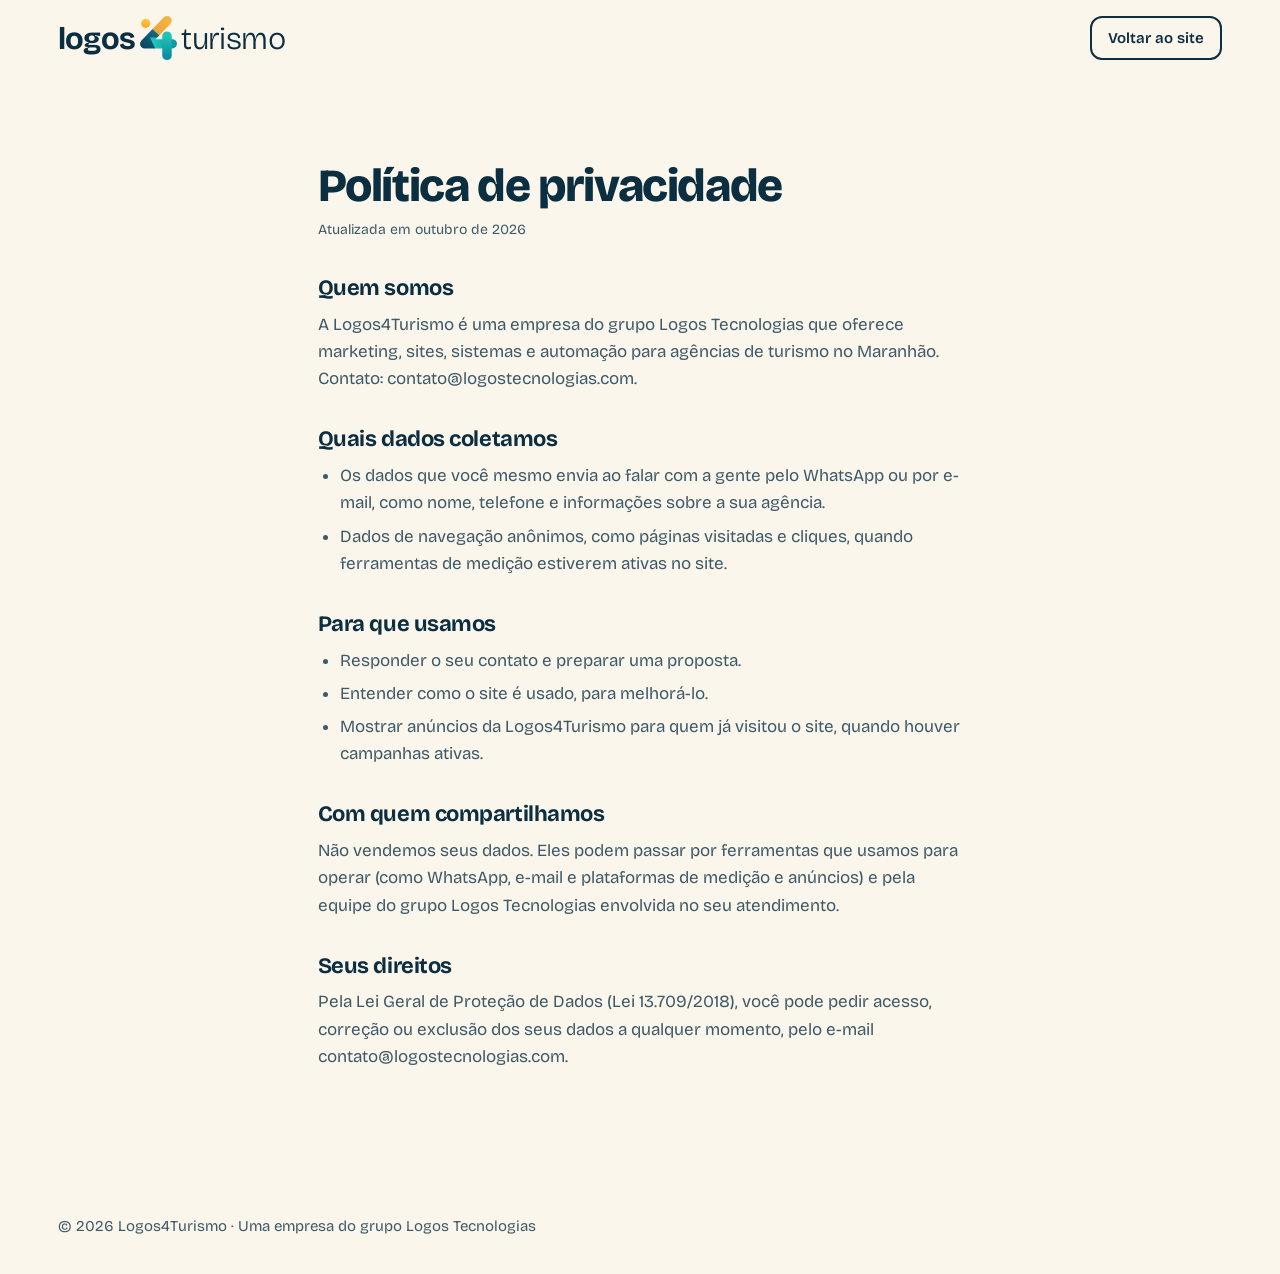
==== privacidade.html @ 35ae9669 "Site institucional Logos4Turismo Primeira versão do site: página inicial com os 4 caminhos (marketin" ====
<!doctype html>
<html lang="pt-BR">
<head>
<meta charset="utf-8">
<meta name="viewport" content="width=device-width, initial-scale=1">
<title>Política de privacidade · Logos4Turismo</title>
<meta name="robots" content="noindex, follow">
<link rel="canonical" href="https://4turismo.logostecnologias.com/privacidade.html">
<link rel="icon" href="marca/simbolo-D2.svg" type="image/svg+xml">
<link rel="preconnect" href="https://fonts.googleapis.com">
<link rel="preconnect" href="https://fonts.gstatic.com" crossorigin>
<link href="https://fonts.googleapis.com/css2?family=Bricolage+Grotesque:opsz,wght@12..96,300..800&display=swap" rel="stylesheet">
<link rel="stylesheet" href="assets/css/style.css">
<style>
  .doc { padding: 56px 0 96px; }
  .doc .wrap { max-width: 760px; }
  .doc h1 { font-size: clamp(32px, 5vw, 46px); font-weight: 800; letter-spacing: -.03em; margin: 28px 0 8px; }
  .doc h2 { font-size: 22px; font-weight: 700; margin: 36px 0 10px; }
  .doc p, .doc li { color: var(--txt-2); }
  .doc ul { list-style: disc; padding-left: 22px; display: grid; gap: 6px; }
  .doc .upd { font-size: 14px; }
</style>
</head>
<body>
<header class="header">
  <div class="wrap header__in">
    <a href="./" class="brand" aria-label="Logos4Turismo, voltar para a home">
      <span class="wordmark">logos<img class="wm4" src="marca/simbolo-D2-recorte.svg" alt="4" width="20" height="25"><i>turismo</i></span>
    </a>
    <a class="btn btn--line btn--sm" href="./" style="margin-left:auto">Voltar ao site</a>
  </div>
</header>

<main class="doc">
  <div class="wrap">
    <h1>Política de privacidade</h1>
    <p class="upd">Atualizada em outubro de 2026</p>

    <h2>Quem somos</h2>
    <p>A Logos4Turismo é uma empresa do grupo Logos Tecnologias que oferece marketing, sites, sistemas e automação para agências de turismo no Maranhão. Contato: contato@logostecnologias.com.</p>

    <h2>Quais dados coletamos</h2>
    <ul>
      <li>Os dados que você mesmo envia ao falar com a gente pelo WhatsApp ou por e-mail, como nome, telefone e informações sobre a sua agência.</li>
      <li>Dados de navegação anônimos, como páginas visitadas e cliques, quando ferramentas de medição estiverem ativas no site.</li>
    </ul>

    <h2>Para que usamos</h2>
    <ul>
      <li>Responder o seu contato e preparar uma proposta.</li>
      <li>Entender como o site é usado, para melhorá-lo.</li>
      <li>Mostrar anúncios da Logos4Turismo para quem já visitou o site, quando houver campanhas ativas.</li>
    </ul>

    <h2>Com quem compartilhamos</h2>
    <p>Não vendemos seus dados. Eles podem passar por ferramentas que usamos para operar (como WhatsApp, e-mail e plataformas de medição e anúncios) e pela equipe do grupo Logos Tecnologias envolvida no seu atendimento.</p>

    <h2>Seus direitos</h2>
    <p>Pela Lei Geral de Proteção de Dados (Lei 13.709/2018), você pode pedir acesso, correção ou exclusão dos seus dados a qualquer momento, pelo e-mail contato@logostecnologias.com.</p>
  </div>
</main>

<footer class="footer" style="padding-bottom:36px">
  <p class="wrap footer__copy" style="margin-top:0;border-top:0;padding-top:0">© 2026 Logos4Turismo · Uma empresa do grupo Logos Tecnologias</p>
</footer>
</body>
</html>
---- assets/css/style.css ----
/* Logos4Turismo · tema claro com a paleta "Lençóis" (marca completa em ../CLAUDE.md) */
:root {
  --sol: #F5B841;
  --sol-2: #E8A23A;
  --areia: #E9C98B;
  --lagoa: #16B3AC;
  --lagoa-2: #1FC4B8;
  --funda: #0B6E8A;
  --funda-2: #095C74;
  --noite: #0B2E40;

  --bg: #FBF6EC;           /* areia bem clara: fundo base */
  --bg-2: #F3E9D5;         /* areia clara: seções alternadas */
  --branco: #FFFFFF;
  --linha: rgba(11, 46, 64, .12);
  --linha-2: rgba(11, 46, 64, .22);
  --txt: #0B2E40;
  --txt-2: #3E5A68;
  --txt-3: #557080;

  --r: 18px;
  --wrap: 1680px;
  --gutter: clamp(20px, 4.5vw, 72px);
  --font: "Bricolage Grotesque", system-ui, -apple-system, "Segoe UI", sans-serif;
  --ease: cubic-bezier(.2, .7, .2, 1);
}

*, *::before, *::after { box-sizing: border-box; }
html { scroll-behavior: smooth; scroll-padding-top: 80px; -webkit-text-size-adjust: 100%; }
body {
  margin: 0; font-family: var(--font); font-size: 17px; line-height: 1.6;
  color: var(--txt); background: var(--bg);
  -webkit-font-smoothing: antialiased; overflow-x: hidden;
}
img, svg { display: block; max-width: 100%; }
a { color: inherit; }
h1, h2, h3 { margin: 0; line-height: 1.08; letter-spacing: -.02em; }
p { margin: 0; }
ul, ol { margin: 0; padding: 0; list-style: none; }
button { font: inherit; color: inherit; }

.wrap { width: 100%; max-width: var(--wrap); margin-inline: auto; padding-inline: var(--gutter); }

.skip { position: absolute; left: -999px; top: 8px; z-index: 100; padding: 10px 16px; border-radius: 10px; background: var(--noite); color: #fff; }
.skip:focus { left: 8px; }
:focus-visible { outline: 3px solid var(--sol); outline-offset: 3px; border-radius: 6px; }
.ico { width: 1.15em; height: 1.15em; flex: none; fill: none; stroke: currentColor; stroke-width: 2; stroke-linecap: round; stroke-linejoin: round; }
.ico--wa { width: 1.25em; height: 1.25em; fill: currentColor; stroke: none; }

/* ---------- marca: o "4" do nome é o símbolo D2 ---------- */
.brand { display: inline-flex; align-items: center; padding: 6px 0; text-decoration: none; }
.wordmark { display: inline-block; font-size: 31px; font-weight: 700; line-height: 1; letter-spacing: -.02em; color: var(--noite); white-space: nowrap; }
.wordmark i { font-style: normal; font-weight: 300; }
.wm4 { display: inline-block; height: 1.45em; width: auto; margin: 0 .14em 0 .16em; vertical-align: -.38em; }

/* ---------- botões ---------- */
.btn {
  display: inline-flex; align-items: center; justify-content: center; gap: 10px;
  padding: 13px 20px; border-radius: 12px; border: 2px solid transparent;
  font: 600 16px/1.2 var(--font); text-decoration: none; text-align: center; cursor: pointer;
  transition: transform .2s var(--ease), background .2s, border-color .2s, color .2s;
}
.btn:hover { transform: translateY(-1px); }
.btn--sol { background: var(--noite); color: #fff; }          /* ação principal */
.btn--sol:hover { background: var(--funda); }
.btn--line { border-color: var(--noite); color: var(--noite); background: transparent; }
.btn--line:hover { background: var(--noite); color: #fff; }
.btn--sm { min-height: 44px; padding: 10px 16px; font-size: 15px; }
.btn--lg { padding: 15px 24px; font-size: 17px; }
.btn--xl { padding: 19px 32px; font-size: 19px; border-radius: 14px; }

/* ---------- header ---------- */
.header {
  position: sticky; top: 0; z-index: 50; background: var(--bg);
  border-bottom: 1px solid transparent; transition: border-color .3s;
}
.header.is-scrolled { border-color: var(--linha); }
.header__in { display: flex; align-items: center; gap: 28px; height: 76px; }
.nav { display: flex; gap: 30px; margin-left: auto; }
.nav a { padding: 10px 0; font-size: 16px; font-weight: 500; color: var(--txt-2); text-decoration: none; transition: color .2s; }
.nav a:hover { color: var(--noite); text-decoration: underline; text-decoration-color: var(--sol); text-decoration-thickness: 3px; text-underline-offset: 6px; }
.menu-btn { display: none; }
@media (max-width: 859px) {
  .header__in { gap: 10px; height: 66px; }
  .nav { display: none; }
  .header__cta { margin-left: auto; padding: 9px 13px; font-size: 14px; }
  .menu-btn {
    display: grid; place-content: center; gap: 5px; width: 46px; height: 46px;
    border-radius: 12px; border: 0; background: var(--noite); cursor: pointer;
  }
  .menu-btn span { display: block; width: 20px; height: 2px; border-radius: 2px; background: #fff; }
  .menu-btn span:nth-child(2) { width: 14px; justify-self: end; }
}
@media (max-width: 559px) { .header__cta { display: none; } .menu-btn { margin-left: auto; } }
@media (max-width: 400px) { .wordmark { font-size: 26px; } }

/* ---------- tipografia de seção ---------- */
.section { position: relative; padding: 88px 0; }
@media (min-width: 960px) { .section { padding: 120px 0; } }
.sec-head { max-width: 880px; margin-bottom: 48px; }
.h2 { font-size: clamp(32px, 4vw, 60px); font-weight: 700; letter-spacing: -.025em; }
.lead { margin-top: 18px; font-size: 19px; color: var(--txt-2); max-width: 36em; }
.lead strong { color: var(--noite); font-weight: 700; }
.link { color: var(--funda); font-weight: 600; text-decoration: underline; text-underline-offset: 3px; text-decoration-thickness: 2px; text-decoration-color: rgba(11, 110, 138, .35); }
.link:hover { text-decoration-color: var(--funda); }

/* ---------- hero ---------- */
.hero { position: relative; padding: 48px 0 56px; overflow: hidden; }
.hero__in { position: relative; display: grid; gap: 56px; align-items: center; }
@media (min-width: 1000px) { .hero { padding-top: 72px; padding-bottom: 96px; } .hero__in { grid-template-columns: 1.1fr .9fr; gap: 48px; } }
.hero__title { margin-top: 0; font-size: clamp(40px, 5.4vw, 92px); font-weight: 700; letter-spacing: -.025em; line-height: 1.02; }
.accent { color: var(--funda); }
.hero__sub { margin-top: 24px; max-width: 32em; font-size: clamp(18px, 1.5vw, 24px); color: var(--txt-2); }
.hero__ctas { display: flex; flex-wrap: wrap; gap: 12px; margin-top: 34px; }
.hero__micro { margin-top: 16px; font-size: 15px; color: var(--txt-3); }
@media (max-width: 559px) { .hero__ctas .btn { width: 100%; } }

/* bloco de cor atrás do telefone, com o corte diagonal do símbolo */
.hero__demo { position: relative; justify-self: center; width: min(clamp(300px, 25vw, 420px), 100%); padding: 24px 0 60px; }
.hero__demo::before {
  content: ""; position: absolute; z-index: 0; inset: 70px -60px 20px -50px; border-radius: 28px;
  background: var(--lagoa);
  clip-path: polygon(0 18%, 100% 0, 100% 100%, 0 100%);
}
.hero__demo::after { /* o sol */
  content: ""; position: absolute; z-index: 0; width: 86px; height: 86px; border-radius: 50%;
  top: 6px; left: -54px; background: var(--sol);
}
@media (max-width: 999px) { .hero__demo::before { inset: 70px -16px 20px -16px; } .hero__demo::after { left: -10px; } }
.phone {
  position: relative; z-index: 1; border-radius: 38px; padding: 10px; background: var(--noite);
  box-shadow: 0 30px 60px -30px rgba(11, 46, 64, .55);
}
.phone__bar { display: flex; align-items: center; gap: 10px; padding: 14px 14px 12px; border-radius: 30px 30px 0 0; background: var(--funda); color: #fff; }
.phone__bar small { display: block; font-size: 11px; color: rgba(255, 255, 255, .75); line-height: 1.2; }
.phone__bar b { font-size: 14px; }
.phone__avatar { display: grid; place-items: center; width: 34px; height: 34px; border-radius: 50%; background: var(--sol); color: var(--noite); font-size: 12px; font-weight: 800; flex: none; }
.chat { display: flex; flex-direction: column; gap: 8px; min-height: 420px; padding: 16px 12px 18px; border-radius: 0 0 30px 30px; background: #EFE6D6; color: var(--noite); }
.msg { position: relative; max-width: 86%; padding: 9px 12px 18px; border-radius: 14px; font-size: 13.5px; line-height: 1.4; }
.msg time { position: absolute; right: 10px; bottom: 4px; font-size: 10px; color: rgba(11, 46, 64, .5); }
.msg--in { align-self: flex-start; background: #fff; border-top-left-radius: 4px; }
.msg--out { align-self: flex-end; background: #CFF1EC; border-top-right-radius: 4px; }
.msg--card { display: grid; gap: 6px; padding-top: 10px; width: 86%; }
.opt { display: block; padding: 8px 10px; border-radius: 10px; background: #fff; border-left: 3px solid var(--sol); }
.opt b { display: block; font-size: 13px; }
.opt small { font-size: 11.5px; color: var(--txt-2); }
.quick { display: flex; flex-wrap: wrap; justify-content: flex-end; gap: 6px; margin-top: 2px; }
.quick span { padding: 6px 11px; border-radius: 999px; background: #fff; border: 1px solid var(--funda); color: var(--funda); font-size: 12px; font-weight: 600; }
.js .chat > * { opacity: 0; transform: translateY(8px); }
.js .chat.is-play > * { animation: msgIn .45s var(--ease) forwards; }
.js .chat.is-play > *:nth-child(2) { animation-delay: .9s; }
.js .chat.is-play > *:nth-child(3) { animation-delay: 1.5s; }
.js .chat.is-play > *:nth-child(4) { animation-delay: 2.1s; }
@keyframes msgIn { to { opacity: 1; transform: none; } }

.float {
  position: absolute; z-index: 2; display: flex; align-items: center; gap: 10px;
  padding: 10px 14px 10px 10px; border-radius: 14px; background: #fff; border: 1.5px solid var(--noite);
  font-size: 13px; font-weight: 600; line-height: 1.25; color: var(--noite);
}
.float small { display: block; font-size: 11px; font-weight: 600; color: var(--funda); }
.float__ico { display: grid; place-items: center; width: 32px; height: 32px; border-radius: 10px; background: var(--sol); color: var(--noite); }
.float__ico .ico { stroke-width: 2.2; }
.float--auto { right: -40px; top: -6px; }
.float--res { left: -44px; bottom: 0; flex-direction: column; align-items: flex-start; gap: 8px; padding: 12px 14px; }
.float__label { font-size: 11px; font-weight: 600; color: var(--txt-2); }
.bars { display: flex; align-items: flex-end; gap: 5px; height: 44px; }
.bars i { width: 12px; height: var(--h); border-radius: 3px 3px 1px 1px; background: var(--lagoa); }
.bars i:last-child { background: var(--sol); }
@media (max-width: 999px) { .float--auto { right: -8px; } .float--res { left: -8px; } }

/* ---------- problema ---------- */
.problema { background: var(--bg-2); }
.problema__in { display: grid; gap: 48px; align-items: center; }
@media (min-width: 960px) { .problema__in { grid-template-columns: .95fr 1.05fr; gap: 72px; } }
.problema__text .btn { margin-top: 30px; }
.notifs { display: flex; flex-direction: column; }
.notif {
  display: grid; grid-template-columns: auto 1fr auto; gap: 14px; align-items: start;
  padding: 16px 18px; border-radius: 16px; background: #fff; border: 1px solid var(--linha);
}
.notif + .notif { margin-top: 10px; }
.notif__app { position: relative; }
.badge {
  position: absolute; top: -7px; right: -9px; min-width: 22px; height: 22px; padding: 0 6px;
  display: grid; place-items: center; border-radius: 999px; border: 2px solid #fff;
  background: #E5383B; color: #fff; font: 700 11px/1 var(--font); font-style: normal; font-variant-numeric: tabular-nums;
}
/* notificações chegando: cada uma entra no topo e empurra as outras pra baixo */
.js .notifs .notif {
  transition: max-height .55s var(--ease), padding .55s var(--ease), margin .55s var(--ease),
              border-width .55s var(--ease), opacity .4s .12s, transform .55s cubic-bezier(.2, 1.4, .4, 1);
  max-height: 220px; overflow: hidden;
}
.js .notifs .notif:not(.chegou) {
  max-height: 0; padding-block: 0; margin-top: 0; border-width: 0;
  opacity: 0; transform: translateY(-18px) scale(.96);
}
.notif.chegou .notif__app { animation: toque .5s .35s var(--ease); }
@keyframes toque { 20% { transform: rotate(-10deg) scale(1.08); } 45% { transform: rotate(8deg); } 70% { transform: rotate(-4deg); } }
.badge.pula { animation: pula .3s var(--ease); }
@keyframes pula { 50% { transform: scale(1.3); } }
.notif:nth-child(2) { margin-left: 4%; } .notif:nth-child(3) { margin-left: 8%; } .notif:nth-child(4) { margin-left: 2%; }
@media (max-width: 559px) { .notif:nth-child(n) { margin-left: 0; } }
.notif__app { position: relative; display: grid; place-items: center; width: 40px; height: 40px; border-radius: 11px; color: #fff; }
.app-ico { width: 22px; height: 22px; fill: currentColor; }
.notif__app--wa { background: #25D366; }
.notif__app--sheets { background: #fff; border: 1px solid var(--linha); color: #34A853; }
.notif__app--web { background: #fff; border: 1px solid var(--linha); }
.notif__app--ig { background: radial-gradient(circle at 30% 107%, #FDF497 0%, #FDF497 5%, #FD5949 45%, #D6249F 60%, #285AEB 90%); }
.chrome { /* ícone do Chrome em CSS: três cores + centro azul */
  display: block; width: 24px; height: 24px; border-radius: 50%;
  background: radial-gradient(circle, #1A73E8 0 29%, #fff 30% 40%, transparent 41%), conic-gradient(from -60deg, #EA4335 0 120deg, #FBBC04 120deg 240deg, #34A853 240deg 360deg);
}
.notif__body { font-size: 15px; color: var(--txt-2); line-height: 1.45; }
.notif__body b { display: block; color: var(--noite); font-size: 15px; margin-bottom: 2px; }
.notif time { font-size: 12px; font-weight: 600; color: var(--txt-3); white-space: nowrap; }
.notif:first-child { border: 2px solid var(--sol); }

/* ---------- 4 caminhos (abas) ---------- */
.tabs { display: grid; grid-template-columns: repeat(4, 1fr); border-bottom: 1px solid var(--linha-2); margin-bottom: 44px; }
.tab {
  position: relative; display: flex; align-items: baseline; gap: 10px; padding: 18px 4px 18px 0;
  background: none; border: 0; cursor: pointer; text-align: left;
  font-size: 21px; font-weight: 600; color: var(--txt-3); transition: color .2s;
}
.tab span { font-size: 14px; font-weight: 700; }
.tab::after { content: ""; position: absolute; left: 0; right: 12px; bottom: -1px; height: 4px; border-radius: 4px; background: var(--c); transform: scaleX(0); transform-origin: left; transition: transform .35s var(--ease); }
.tab:hover { color: var(--noite); }
.tab[aria-selected="true"] { color: var(--noite); }
.tab[aria-selected="true"]::after { transform: scaleX(1); }
@media (max-width: 719px) {
  .tabs { grid-template-columns: 1fr 1fr; gap: 0 16px; border-bottom: 0; margin-bottom: 32px; }
  .tab { font-size: 18px; padding: 14px 0; border-bottom: 1px solid var(--linha-2); }
  .tab::after { right: 0; }
}
.panel { display: grid; grid-template-columns: minmax(0, 1fr); gap: 40px; align-items: center; }
.panel > * { min-width: 0; }
@media (min-width: 960px) { .panel { grid-template-columns: .8fr 1.2fr; gap: 64px; } .panels { min-height: 470px; } }
.js .panel[hidden] { display: none; }
.panels > .panel + .panel { margin-top: 72px; }
.js .panels > .panel + .panel { margin-top: 0; }
.panel.is-in .panel__demo > * { animation: rise .5s var(--ease) both; }
@keyframes rise { from { opacity: 0; transform: translateY(12px); } }
.panel__n { font-size: 15px; font-weight: 700; margin-bottom: 12px; }
.panel h3 { font-size: clamp(28px, 3.4vw, 40px); font-weight: 700; letter-spacing: -.025em; }
.checks { display: grid; gap: 14px; margin-top: 26px; }
.checks li { position: relative; padding-left: 30px; color: var(--txt-2); }
.checks li::before { content: ""; position: absolute; left: 2px; top: .45em; width: 14px; height: 14px; border-radius: 4px; background: var(--lagoa); transform: rotate(45deg) scale(.8); }
.panel__demo { position: relative; padding: 32px; border-radius: 24px; overflow: hidden; background: var(--bg-2); }
.panel__demo::before { /* bloco de cor do caminho, cortado na diagonal como no símbolo */
  content: ""; position: absolute; right: 0; bottom: 0; width: 58%; height: 70%;
  background: var(--c, var(--lagoa)); clip-path: polygon(40% 0, 100% 0, 100% 100%, 0 100%);
}
.panel__demo > * { position: relative; }
#p1 .panel__demo { --c: var(--sol); }
#p2 .panel__demo { --c: var(--lagoa); }
#p3 .panel__demo { --c: var(--funda); }
#p4 .panel__demo { --c: var(--noite); }
@media (max-width: 559px) { .panel__demo { padding: 16px; } }
.nota-ilustr { margin-top: 18px; font-size: 13px; color: var(--txt-3); text-align: right; }

/* marketing */
.mk { display: grid; grid-template-columns: minmax(0, 1.15fr) minmax(0, .85fr); gap: 14px; }
.mk > * { min-width: 0; }
@media (max-width: 479px) { .mk { grid-template-columns: repeat(2, minmax(0, 1fr)); gap: 10px; } .mk__ad { grid-column: 1 / -1; grid-row: auto; } }
.mk__ad { grid-row: span 2; border-radius: 16px; background: #fff; color: var(--noite); overflow: hidden; border: 1px solid var(--linha); }
.mk__head { display: flex; align-items: center; gap: 8px; padding: 10px 12px; font-size: 13px; line-height: 1.2; }
.mk__head small { display: block; font-size: 11px; color: var(--txt-3); }
.mk__img { display: flex; flex-direction: column; justify-content: flex-end; aspect-ratio: 1; padding: 14px; color: #fff; }
.mk__img b { font-size: 20px; letter-spacing: -.02em; line-height: 1.1; }
.mk__img span { font-size: 12.5px; opacity: .9; }
.mk__img--a { background: radial-gradient(circle at 80% 18%, #FFC94D 0 11%, transparent 12%), linear-gradient(170deg, #E8A23A 0%, #C2652A 46%, #6B3A23 47%, #3E2618 100%); }
.mk__cta { display: flex; flex-wrap: wrap; align-items: center; justify-content: space-between; gap: 8px; padding: 10px 12px; font-size: 12px; font-weight: 600; background: #F4F7F8; }
.mk__btn { padding: 5px 10px; border-radius: 7px; background: var(--funda); color: #fff; white-space: nowrap; }
.mk__grid { display: grid; grid-template-columns: repeat(3, minmax(0, 1fr)); gap: 4px; align-content: start; padding: 4px; border-radius: 10px; background: #fff; }
.t { display: flex; align-items: flex-end; overflow: hidden; min-width: 0; aspect-ratio: 1; padding: 5px; border-radius: 6px; font-size: 10px; font-weight: 700; color: #fff; }
.t1 { background: #E8A23A; }
.t2 { background: linear-gradient(170deg, #9ED9F0 0 40%, #F3E6CC 41% 70%, #16B3AC 71%); color: var(--noite); }
.t3 { background: var(--funda); }
.t4 { background: var(--lagoa); }
.t5 { background: var(--sol); color: var(--noite); }
.t6 { background: var(--areia); color: var(--noite); }
.mk__stat { display: flex; flex-direction: column; gap: 8px; padding: 14px; border-radius: 14px; background: #fff; border: 1px solid var(--linha); }
.mk__stat small { font-size: 11.5px; font-weight: 600; color: var(--txt-2); }
.spark { height: 46px; background: url("data:image/svg+xml,%3Csvg xmlns='http://www.w3.org/2000/svg' viewBox='0 0 120 46' preserveAspectRatio='none'%3E%3Cpath d='M0 40 L15 36 L30 38 L45 28 L60 30 L75 20 L90 22 L105 10 L120 4' fill='none' stroke='%230B6E8A' stroke-width='3' stroke-linecap='round' stroke-linejoin='round'/%3E%3C/svg%3E") center / 100% 100% no-repeat; }

/* sites */
.browser { border-radius: 14px; overflow: hidden; background: #fff; color: var(--noite); border: 1px solid var(--linha); }
.browser__bar { display: flex; align-items: center; gap: 6px; padding: 10px 12px; background: #E9EEF0; }
.browser__bar i { width: 10px; height: 10px; border-radius: 50%; background: #C3CFD5; }
.browser__bar span { flex: 1; margin-left: 10px; padding: 4px 10px; border-radius: 6px; background: #fff; font-size: 11.5px; color: var(--txt-3); }
.site { position: relative; padding: 0 0 18px; }
.site__nav { display: flex; align-items: center; gap: 16px; padding: 12px 18px; font-size: 12px; color: var(--txt-3); }
.site__nav b { margin-right: auto; font-size: 14px; color: var(--noite); }
.site__hero { display: flex; flex-direction: column; align-items: flex-start; gap: 12px; margin: 0 14px; padding: 28px 22px; border-radius: 12px; color: #fff; background: radial-gradient(circle at 88% 22%, #FFC94D 0 9%, transparent 10%), var(--funda); }
.site__hero b { max-width: 15em; font-size: 22px; line-height: 1.1; letter-spacing: -.02em; }
.site__btn { padding: 7px 12px; border-radius: 8px; background: var(--sol); color: var(--noite); font-size: 12px; font-weight: 700; }
.site__cards { display: grid; grid-template-columns: repeat(3, 1fr); gap: 10px; margin: 14px 14px 0; }
.sc { display: block; font-size: 12px; font-weight: 700; line-height: 1.25; }
.sc i { display: block; aspect-ratio: 4 / 3; margin-bottom: 7px; border-radius: 8px; }
.sc small { display: block; font-weight: 500; color: var(--txt-3); }
.sc1 i { background: #E8A23A; }
.sc2 i { background: linear-gradient(175deg, #A9DDF2 0 38%, #F3E6CC 39% 68%, #16B3AC 69%); }
.sc3 i { background: linear-gradient(170deg, #E8A23A 0 45%, #A0522D 46%); }
.site__wa { position: absolute; right: 14px; bottom: -6px; padding: 8px 12px; border-radius: 999px; background: #1FA855; color: #fff; font-size: 11.5px; font-weight: 700; }
@media (max-width: 479px) { .site { padding-bottom: 52px; } .site__nav span { display: none; } .site__hero b { font-size: 18px; } .t { font-size: 0; } }

/* sistemas */
.dash { border-radius: 16px; background: #fff; border: 1px solid var(--linha); overflow: hidden; font-size: 13.5px; color: var(--noite); }
.dash__top { display: flex; align-items: center; justify-content: space-between; padding: 16px 18px; border-bottom: 1px solid var(--linha); }
.dash__pill { padding: 4px 10px; border-radius: 999px; background: #D7F2EF; color: var(--funda); font-size: 12px; font-weight: 700; }
.dash__row { display: grid; grid-template-columns: 54px 1.4fr 1fr 74px; gap: 12px; align-items: center; padding: 12px 18px; border-bottom: 1px solid var(--linha); }
.dash__row:last-child { border-bottom: 0; }
.dash__row--h { font-size: 11px; font-weight: 700; text-transform: uppercase; letter-spacing: .04em; color: var(--txt-3); padding-block: 9px; background: #F7F9FA; }
.dash__row span:first-child { font-variant-numeric: tabular-nums; color: var(--txt-2); }
.vg { height: 7px; border-radius: 9px; background: #E6EDF0; overflow: hidden; }
.vg i { display: block; height: 100%; width: var(--v); border-radius: 9px; background: var(--lagoa); }
.st { justify-self: start; font-size: 11.5px; font-weight: 600; color: var(--txt-2); }
.st--ok { padding: 3px 8px; border-radius: 6px; background: var(--sol); color: var(--noite); }
.st--pend { color: #A86A10; }
@media (max-width: 479px) { .dash__row { grid-template-columns: 44px 1fr 60px; } .dash__row > :nth-child(3) { display: none; } }

/* automação */
.flow { display: grid; }
.flow li {
  position: relative; display: grid; grid-template-columns: 44px 1fr; column-gap: 14px; align-items: center;
  padding: 14px 16px; border-radius: 14px; background: #fff; border: 1px solid var(--linha); color: var(--noite);
}
.flow li + li { margin-top: 22px; }
.flow li + li::before { content: ""; position: absolute; left: 37px; top: -23px; height: 22px; border-left: 2px dashed var(--funda); }
.flow__ico { grid-row: span 2; display: grid; place-items: center; width: 44px; height: 44px; border-radius: 12px; background: #D7F2EF; color: var(--funda); }
.flow__ico .ico { width: 22px; height: 22px; }
.flow li:nth-child(3) .flow__ico { background: var(--sol); color: var(--noite); }
.flow b { font-size: 15.5px; }
.flow small { font-size: 12px; font-weight: 600; color: var(--funda); }
.panel.is-in .flow li { animation: rise .5s var(--ease) both; }
.panel.is-in .flow li:nth-child(2) { animation-delay: .1s; }
.panel.is-in .flow li:nth-child(3) { animation-delay: .2s; }
.panel.is-in .flow li:nth-child(4) { animation-delay: .3s; }

/* ---------- trabalho real (exemplo de site feito pelo grupo) ---------- */
.case { background: var(--areia); }
.case__in { display: grid; grid-template-columns: minmax(0, 1fr); gap: 48px; align-items: center; }
@media (min-width: 1000px) { .case__in { grid-template-columns: .9fr 1.1fr; gap: 72px; } }
.case .lead { color: var(--noite); }
.case__list { display: grid; grid-template-columns: repeat(2, minmax(0, 1fr)); gap: 12px 20px; margin-top: 28px; }
.case__list li { position: relative; padding-left: 26px; color: var(--noite); font-weight: 600; }
.case__list li::before { content: ""; position: absolute; left: 2px; top: .45em; width: 14px; height: 14px; border-radius: 4px; background: var(--funda); transform: rotate(45deg) scale(.8); }
.case__list b { font-weight: 700; }
.case__ctas { display: flex; flex-wrap: wrap; align-items: center; gap: 12px 24px; margin-top: 32px; }
.case__link { padding: 10px 0; color: var(--noite); text-decoration-color: rgba(11, 46, 64, .35); }
.case__shots { position: relative; display: block; padding: 0 0 48px; text-decoration: none; }
.case__browser { display: block; overflow: hidden; border-radius: 16px; background: #fff; box-shadow: 0 30px 60px -30px rgba(11, 46, 64, .55); transition: transform .4s var(--ease); }
.case__browser img { display: block; width: 100%; height: auto; }
.case__phone {
  position: absolute; right: -8px; bottom: 0; width: 26%; min-width: 110px;
  overflow: hidden; border-radius: 26px; border: 7px solid var(--noite); background: var(--noite);
  box-shadow: 0 24px 50px -24px rgba(11, 46, 64, .7); transition: transform .4s var(--ease);
}
.case__phone img { display: block; width: 100%; height: auto; aspect-ratio: 390 / 700; object-fit: cover; object-position: top; border-radius: 19px; }
.case__shots:hover .case__browser { transform: translateY(-4px); }
.case__shots:hover .case__phone { transform: translateY(-8px) rotate(-1.5deg); }
@media (max-width: 599px) {
  .case__in { gap: 32px; }
  .case__list { gap: 10px 14px; margin-top: 20px; }
  .case__list li { font-size: 15px; }
  .case__ctas { margin-top: 24px; }
  .case__ctas .btn { width: 100%; }
  .case__phone { width: 30%; border-width: 5px; border-radius: 18px; }
  .case__phone img { border-radius: 13px; }
}

/* celular e tablet: título, depois as telas, depois os pontos e os botões */
@media (max-width: 999px) {
  .case__in { gap: 0; }
  .case__text { display: contents; }
  .case .h2 { order: 1; }
  .case .lead { order: 2; }
  .case__shots { order: 3; margin-top: 28px; }
  .case__list { order: 4; margin-top: 8px; }
  .case__ctas { order: 5; }
}

/* ---------- como funciona ---------- */
.passos-sec { background: var(--bg-2); }
.passos { display: grid; border-top: 2px solid var(--noite); }
@media (min-width: 600px) and (max-width: 899px) {
  .passos { grid-template-columns: 1fr 1fr; }
  .passo:nth-child(even) { padding-left: 28px; border-left: 1px solid var(--linha); }
  .passo:nth-child(odd) { padding-right: 28px; }
}
@media (min-width: 900px) { .passos { grid-template-columns: repeat(4, 1fr); } }
.passo { padding: 30px 0; border-bottom: 1px solid var(--linha); }
@media (min-width: 900px) { .passo { padding: 30px 28px 10px 0; border-bottom: 0; } .passo + .passo { padding-left: 28px; border-left: 1px solid var(--linha); } }
.passo__n { display: block; font-size: 56px; font-weight: 700; line-height: 1; color: var(--lagoa); }
.passo__n--sol { color: var(--sol-2); }
.passo h3 { margin: 18px 0 10px; font-size: 23px; font-weight: 700; }
.passo p { color: var(--txt-2); font-size: 16px; }
.passos__nota { display: inline-flex; align-items: center; gap: 10px; margin-top: 40px; padding: 12px 18px; border-radius: 12px; background: var(--sol); color: var(--noite); font-weight: 700; }

/* ---------- temporada ---------- */
.temporada__in { display: grid; grid-template-columns: minmax(0, 1fr); gap: 52px; align-items: center; }
.temporada__in > * { min-width: 0; }
@media (min-width: 960px) { .temporada__in { grid-template-columns: 1fr 1fr; gap: 72px; } }
.temporada .btn { margin-top: 32px; }
.ano { margin: 0; padding: 28px; border-radius: 24px; background: #fff; border: 1px solid var(--linha); }
.ano figcaption { display: flex; flex-wrap: wrap; justify-content: space-between; gap: 10px; margin-bottom: 24px; font-size: 16px; }
.ano figcaption span { display: inline-flex; align-items: center; gap: 8px; font-size: 13px; color: var(--txt-2); }
.lg { display: inline-block; width: 12px; height: 12px; border-radius: 3px; }
.lg--pico { background: var(--sol); }
.lg--prep { background: var(--lagoa); margin-left: 8px; }
@media (max-width: 479px) {
  .ano { padding: 18px 14px; }
  .ano__bars { gap: 3px; height: 180px; }
  .ano__bars span { font-size: 10px; letter-spacing: 0; }
  .ano__bars span:not(.pico) { color: transparent; }  /* no celular pequeno, só os meses de pico têm nome */
}
.ano__bars { display: grid; grid-template-columns: repeat(12, minmax(0, 1fr)); gap: 6px; align-items: end; height: 220px; }
.ano__bars span {
  position: relative; display: flex; align-items: flex-end; justify-content: center; height: 100%;
  font-size: 11px; font-weight: 600; text-transform: uppercase; color: var(--txt-3);
}
.ano__bars span::before {
  content: ""; position: absolute; left: 0; right: 0; bottom: 22px; height: calc((100% - 22px) * var(--h) / 100%);
  border-radius: 6px 6px 3px 3px; background: #E3EAEE;
  transform-origin: bottom; transition: transform .9s var(--ease); transition-delay: calc(var(--i, 0) * 40ms);
}
.ano__bars .pico::before { background: var(--sol); }
.ano__bars .prep::before { background: var(--lagoa); }
.ano__bars .pico { color: var(--noite); }
.js .ano:not(.is-in) .ano__bars span::before { transform: scaleY(0); }

/* ---------- teste: pronta pra temporada? ---------- */
.quiz { background: var(--areia); }
.quiz__in { display: grid; grid-template-columns: minmax(0, 1fr); gap: 36px; align-items: center; }
@media (min-width: 1000px) { .quiz__in { grid-template-columns: .8fr 1.2fr; gap: 72px; } }
.quiz .lead { color: var(--noite); }
.quiz__card { position: relative; min-height: 340px; padding: 32px; border-radius: 24px; background: var(--bg); box-shadow: 0 30px 60px -36px rgba(11, 46, 64, .5); }
.quiz__prog { display: flex; align-items: center; gap: 14px; font-size: 14px; font-weight: 600; color: var(--txt-2); }
.quiz__bar { flex: 1; height: 6px; border-radius: 6px; background: var(--bg-2); overflow: hidden; }
.quiz__bar i { display: block; height: 100%; border-radius: 6px; background: var(--lagoa); transition: width .4s var(--ease); }
.quiz__q { margin: 28px 0; font-size: clamp(22px, 2.4vw, 30px); font-weight: 600; line-height: 1.2; letter-spacing: -.015em; }
.quiz__opts { display: grid; grid-template-columns: 1fr 1fr; gap: 12px; }
.quiz__opt {
  padding: 18px; border-radius: 14px; border: 1.5px solid var(--linha-2); background: #fff; cursor: pointer;
  font: 600 18px/1 var(--font); color: var(--noite); transition: border-color .2s, background .2s, transform .15s;
}
.quiz__opt:hover { border-color: var(--noite); transform: translateY(-1px); }
.quiz__opt:active { transform: none; }
.quiz__back { margin-top: 18px; padding: 8px 0; border: 0; background: none; cursor: pointer; font: 500 15px var(--font); color: var(--txt-2); text-decoration: underline; text-underline-offset: 3px; }
.quiz__end .quiz__back { margin-top: 0; }
.quiz__step { animation: quizIn .35s var(--ease); }
@keyframes quizIn { from { opacity: 0; transform: translateX(14px); } }
.quiz__score { display: flex; align-items: baseline; gap: 10px; font-size: 15px; font-weight: 600; color: var(--txt-2); }
.quiz__score b { font-size: 52px; line-height: 1; color: var(--funda); letter-spacing: -.03em; }
.quiz__res { margin: 14px 0 8px; font-size: clamp(22px, 2.4vw, 30px); font-weight: 600; line-height: 1.2; }
.quiz__txt { color: var(--txt-2); }
.quiz__recs { display: grid; gap: 10px; margin: 20px 0 26px; }
.quiz__recs li { position: relative; padding: 12px 14px 12px 40px; border-radius: 12px; background: #fff; font-size: 15.5px; }
.quiz__recs li::before { content: ""; position: absolute; left: 15px; top: 1.05em; width: 12px; height: 12px; border-radius: 3px; background: var(--sol); transform: rotate(45deg); }
.quiz__recs small { display: block; font-size: 12.5px; font-weight: 700; color: var(--funda); }
.quiz__end { display: flex; flex-wrap: wrap; align-items: center; gap: 8px 20px; }
@media (max-width: 599px) {
  .quiz__card { padding: 22px 18px; min-height: 0; border-radius: 20px; }
  .quiz__q { margin: 22px 0; font-size: 21px; }
  .quiz__opt { padding: 16px; font-size: 17px; }
  .quiz__end .btn { width: 100%; }
}

/* ---------- por que ---------- */
.porque { background: var(--bg-2); }
.difs { display: grid; border-top: 2px solid var(--noite); }
@media (min-width: 760px) { .difs { grid-template-columns: repeat(2, 1fr); } }
.dif { padding: 32px 0; border-bottom: 1px solid var(--linha); }
@media (min-width: 760px) { .dif { padding: 36px 36px 36px 0; } .dif:nth-child(even) { padding-left: 36px; padding-right: 0; border-left: 1px solid var(--linha); } }
.dif__n { font-size: 15px; font-weight: 700; color: var(--funda); }
.dif h3 { margin: 12px 0 10px; font-size: 25px; font-weight: 700; }
.dif p { color: var(--txt-2); }
.dif .link { display: inline-block; margin-top: 6px; padding: 10px 0; }

/* ---------- FAQ ---------- */
.faq__in { display: grid; gap: 8px; }
@media (min-width: 960px) { .faq__in { grid-template-columns: .85fr 1.15fr; gap: 72px; align-items: start; } .faq .sec-head { position: sticky; top: 110px; } }
.faq__list { border-top: 2px solid var(--noite); }
.qa { border-bottom: 1px solid var(--linha-2); }
.qa summary { display: flex; align-items: center; justify-content: space-between; gap: 18px; padding: 22px 0; list-style: none; cursor: pointer; font-size: 20px; font-weight: 600; }
.qa summary::-webkit-details-marker { display: none; }
.qa summary::after {
  content: ""; flex: none; width: 32px; height: 32px; border-radius: 50%; background-color: var(--noite);
  background-image: url("data:image/svg+xml,%3Csvg xmlns='http://www.w3.org/2000/svg' viewBox='0 0 24 24' fill='none' stroke='white' stroke-width='2.6' stroke-linecap='round'%3E%3Cpath d='M12 6v12M6 12h12'/%3E%3C/svg%3E");
  background-position: center; background-size: 14px; background-repeat: no-repeat;
  transition: transform .3s var(--ease), background-color .3s;
}
.qa[open] summary::after { transform: rotate(45deg); background-color: var(--funda); }
.qa p { padding: 0 48px 24px 0; color: var(--txt-2); }

/* ---------- CTA final: bloco Sol ---------- */
.final { position: relative; overflow: hidden; padding: 112px 0; text-align: center; background: var(--sol); color: var(--noite); isolation: isolate; }
.final::before { /* corte diagonal do símbolo */
  content: ""; position: absolute; z-index: -1; right: -6%; bottom: 0; width: 46%; height: 100%;
  background: var(--sol-2); clip-path: polygon(55% 0, 100% 0, 100% 100%, 0 100%);
}
.final__in { display: flex; flex-direction: column; align-items: center; }
.final__mark { width: 116px; height: 116px; margin-bottom: 30px; padding: 16px; border-radius: 28px; background: var(--bg); } /* o símbolo some sobre o Sol: vai num selo areia */
.final__title { max-width: 13em; font-size: clamp(36px, 6vw, 68px); font-weight: 700; letter-spacing: -.025em; }
.final__text { max-width: 32em; margin: 20px 0 36px; font-size: 19px; color: var(--noite); }
.final__tel { margin-top: 18px; font-size: 16px; font-weight: 600; }

/* ---------- rodapé ---------- */
.footer { padding: 48px 0 40px; background: var(--bg); font-size: 15px; color: var(--txt-2); }

.footer__in { display: grid; gap: 28px; }
@media (min-width: 600px) and (max-width: 859px) { .footer__in { grid-template-columns: 1fr 1fr; } .footer__in > :first-child { grid-column: 1 / -1; } }
@media (min-width: 860px) { .footer__in { grid-template-columns: 1.4fr 1fr 1fr; } }
.footer__tag { margin-top: 14px; }
.footer ul { display: grid; gap: 2px; }
.footer li a { display: inline-block; padding: 8px 0; }
.footer a { color: var(--noite); font-weight: 500; text-decoration: none; }
.footer a:hover { color: var(--funda); text-decoration: underline; }

/* ---------- WhatsApp flutuante (celular e computador) ---------- */
.wa-float {
  position: fixed; z-index: 45; right: max(16px, env(safe-area-inset-right)); bottom: max(16px, env(safe-area-inset-bottom));
  display: flex; align-items: center; gap: 10px; height: 60px; padding: 0 16px;
  border-radius: 999px; background: #25D366; color: #fff; text-decoration: none;
  box-shadow: 0 10px 28px -8px rgba(11, 46, 64, .5);
  transition: transform .25s var(--ease), background .2s, opacity .25s, visibility .25s;
}
.wa-float:hover { background: #1FBE5A; transform: translateY(-2px); }
.wa-float__ico { width: 28px; height: 28px; fill: currentColor; flex: none; }
.wa-float__label { font-weight: 700; font-size: 16px; white-space: nowrap; }
@media (max-width: 859px) {
  .wa-float { width: 58px; height: 58px; padding: 0; justify-content: center; }
  .wa-float__label { display: none; }
}
@media (min-width: 860px) { .wa-float { right: 28px; bottom: 28px; } }
body.menu-aberto .wa-float { opacity: 0; visibility: hidden; }

/* ---------- menu lateral ---------- */
.drawer { position: fixed; inset: 0; z-index: 60; }
.drawer[hidden] { display: none; }
.drawer__overlay { position: absolute; inset: 0; background: rgba(11, 46, 64, .5); opacity: 0; transition: opacity .3s var(--ease); }
.drawer__panel {
  position: absolute; top: 0; right: 0; bottom: 0; width: min(88vw, 400px);
  display: flex; flex-direction: column; overflow-y: auto; overscroll-behavior: contain;
  padding: 18px 24px max(24px, env(safe-area-inset-bottom));
  background: var(--bg); transform: translateX(100%); transition: transform .38s var(--ease);
}
.drawer__panel::after { /* bloco Lagoa com o corte do símbolo + o sol */
  content: ""; position: absolute; z-index: 0; right: 0; bottom: 0; width: 70%; height: 150px; pointer-events: none;
  background: var(--lagoa); clip-path: polygon(45% 0, 100% 0, 100% 100%, 0 100%); opacity: .14;
}
.drawer.is-open .drawer__overlay { opacity: 1; }
.drawer.is-open .drawer__panel { transform: none; }
.drawer__top { display: flex; align-items: center; justify-content: space-between; min-height: 48px; }
.drawer__top .wordmark { font-size: 26px; }
.drawer__close { display: grid; place-items: center; width: 46px; height: 46px; border: 0; border-radius: 12px; background: var(--bg-2); color: var(--noite); cursor: pointer; }
.drawer__close .ico { width: 22px; height: 22px; stroke-width: 2.4; }
.drawer__nav { position: relative; z-index: 1; display: flex; flex-direction: column; margin-top: 32px; }
.drawer__nav a {
  display: flex; align-items: baseline; gap: 14px; padding: 16px 0;
  border-bottom: 1px solid var(--linha); text-decoration: none;
  font-size: 28px; font-weight: 700; letter-spacing: -.02em; color: var(--noite);
  opacity: 0; transform: translateX(16px); transition: opacity .35s var(--ease), transform .35s var(--ease), color .2s;
}
.drawer__nav a span { font-size: 14px; font-weight: 700; color: var(--funda); }
.drawer__nav a:hover, .drawer__nav a:focus-visible { color: var(--funda); }
.drawer.is-open .drawer__nav a { opacity: 1; transform: none; }
.drawer.is-open .drawer__nav a:nth-child(1) { transition-delay: .08s; }
.drawer.is-open .drawer__nav a:nth-child(2) { transition-delay: .13s; }
.drawer.is-open .drawer__nav a:nth-child(3) { transition-delay: .18s; }
.drawer.is-open .drawer__nav a:nth-child(4) { transition-delay: .23s; }
.drawer__foot { position: relative; z-index: 1; display: grid; gap: 14px; margin-top: auto; padding-top: 32px; font-size: 15px; color: var(--txt-2); }
.drawer__foot .btn { width: 100%; }
.drawer__mail { color: var(--noite); font-weight: 600; text-decoration: none; padding: 6px 0; }
body.menu-aberto { overflow: hidden; }
@media (min-width: 860px) { .drawer { display: none; } }

/* ---------- entrada no scroll ---------- */
.js .reveal { opacity: 0; transform: translateY(16px); transition: opacity .6s var(--ease), transform .6s var(--ease); }
.js .reveal.is-in { opacity: 1; transform: none; }

@media (prefers-reduced-motion: reduce) {
  *, *::before, *::after { animation-duration: .01ms !important; animation-delay: 0s !important; animation-iteration-count: 1 !important; transition-duration: .01ms !important; transition-delay: 0s !important; }
  html { scroll-behavior: auto; }
  .js .reveal, .js .chat > * { opacity: 1; transform: none; }
  .js .notifs .notif:not(.chegou) { max-height: none; padding-block: 16px; opacity: 1; transform: none; border-width: 1px; }
}

/* ======================================================================
   Celular: versão mais leve (títulos menores, linhas finas, menos peso)
   ====================================================================== */
@media (max-width: 599px) {
  body { font-size: 16px; }
  .section { padding: 64px 0; }
  .sec-head { margin-bottom: 30px; }
  .h2 { font-size: 28px; font-weight: 600; line-height: 1.12; letter-spacing: -.015em; }
  .lead { margin-top: 12px; font-size: 16.5px; }
  .btn--lg { padding: 15px 20px; font-size: 16px; border-radius: 14px; }
  .btn--line { border-width: 1.5px; }

  /* topo */
  .hero { padding-top: 24px; }
  .hero__in { gap: 36px; }
  .hero__title { font-size: 35px; line-height: 1.06; letter-spacing: -.02em; }
  .hero__sub { margin-top: 16px; font-size: 16.5px; }
  .hero__ctas { margin-top: 26px; gap: 4px; }
  .hero__ctas .btn--line { border: 0; padding: 12px; font-weight: 600; color: var(--funda); text-decoration: underline; text-underline-offset: 4px; text-decoration-thickness: 1.5px; }
  .hero__ctas .btn--line:hover { background: none; color: var(--noite); }
  .hero__micro { margin-top: 6px; font-size: 14px; text-align: center; }
  .hero__demo { width: 272px; padding: 18px 0 44px; }
  .hero__demo::after { width: 64px; height: 64px; }
  .phone { border-radius: 32px; padding: 8px; }
  .phone__bar { border-radius: 26px 26px 0 0; }
  .chat { min-height: 330px; border-radius: 0 0 26px 26px; }
  .msg { font-size: 12.5px; }
  .float { font-size: 12px; padding: 8px 12px 8px 8px; }
  .float__ico { width: 28px; height: 28px; }
  .bars { height: 34px; }
  .bars i { width: 10px; }

  /* o dia a dia */
  .problema__in { gap: 36px; }
  .problema__text .btn { margin-top: 22px; }
  .notif { padding: 13px 14px; gap: 12px; border-radius: 14px; }
  .notif__app { width: 36px; height: 36px; }
  .app-ico { width: 20px; height: 20px; }
  .notif__body, .notif__body b { font-size: 14px; }
  .notif:first-child { border-width: 1.5px; }

  /* 4 caminhos */
  .tab { font-size: 16px; }
  .panel { gap: 28px; }
  .panel h3 { font-size: 24px; font-weight: 600; }
  .checks { gap: 10px; margin-top: 18px; }
  .checks li { font-size: 15.5px; }
  .panel__demo { padding: 14px; border-radius: 20px; }

  /* como funciona: linha do tempo compacta */
  .passos { border-top: 0; }
  .passo { position: relative; display: grid; grid-template-columns: 40px 1fr; column-gap: 16px; padding: 0 0 26px; border: 0; }
  .passo:last-child { padding-bottom: 0; }
  .passo::before { content: ""; position: absolute; left: 19px; top: 46px; bottom: 6px; border-left: 2px dashed var(--linha-2); }
  .passo:last-child::before { display: none; }
  .passo__n { grid-row: span 2; display: grid; place-items: center; width: 40px; height: 40px; border-radius: 50%; background: #D7F2EF; color: var(--funda); font-size: 17px; }
  .passo__n--sol { background: var(--sol); color: var(--noite); }
  .passo h3 { margin: 8px 0 4px; font-size: 19px; font-weight: 600; }
  .passo p { font-size: 15px; }
  .passos__nota { margin-top: 28px; padding: 11px 16px; font-size: 15px; }

  /* temporada */
  .temporada__in { gap: 36px; }
  .temporada .btn { margin-top: 24px; }
  .ano__bars { height: 140px; }

  /* por que */
  .difs { border-top: 1px solid var(--linha-2); }
  .dif { padding: 22px 0; }
  .dif h3 { margin: 6px 0 6px; font-size: 20px; font-weight: 600; }
  .dif p { font-size: 15px; }

  /* perguntas */
  .faq__list { border-top: 1px solid var(--linha-2); }
  .qa summary { padding: 18px 0; font-size: 17px; font-weight: 500; }
  .qa summary::after {
    width: 28px; height: 28px; background-color: var(--bg-2);
    background-image: url("data:image/svg+xml,%3Csvg xmlns='http://www.w3.org/2000/svg' viewBox='0 0 24 24' fill='none' stroke='%230B2E40' stroke-width='2.4' stroke-linecap='round'%3E%3Cpath d='M12 6v12M6 12h12'/%3E%3C/svg%3E");
  }
  .qa[open] summary::after { background-color: var(--sol); }
  .qa p { padding: 0 0 20px; font-size: 15.5px; }

  /* chamada final e rodapé */
  .final { padding: 72px 0; }
  .final__mark { width: 84px; height: 84px; padding: 12px; border-radius: 22px; margin-bottom: 22px; }
  .final__title { font-size: 30px; font-weight: 600; }
  .final__text { margin: 14px 0 26px; font-size: 16px; }
  .footer { padding-top: 36px; }
  .footer .wordmark { font-size: 24px; }
}
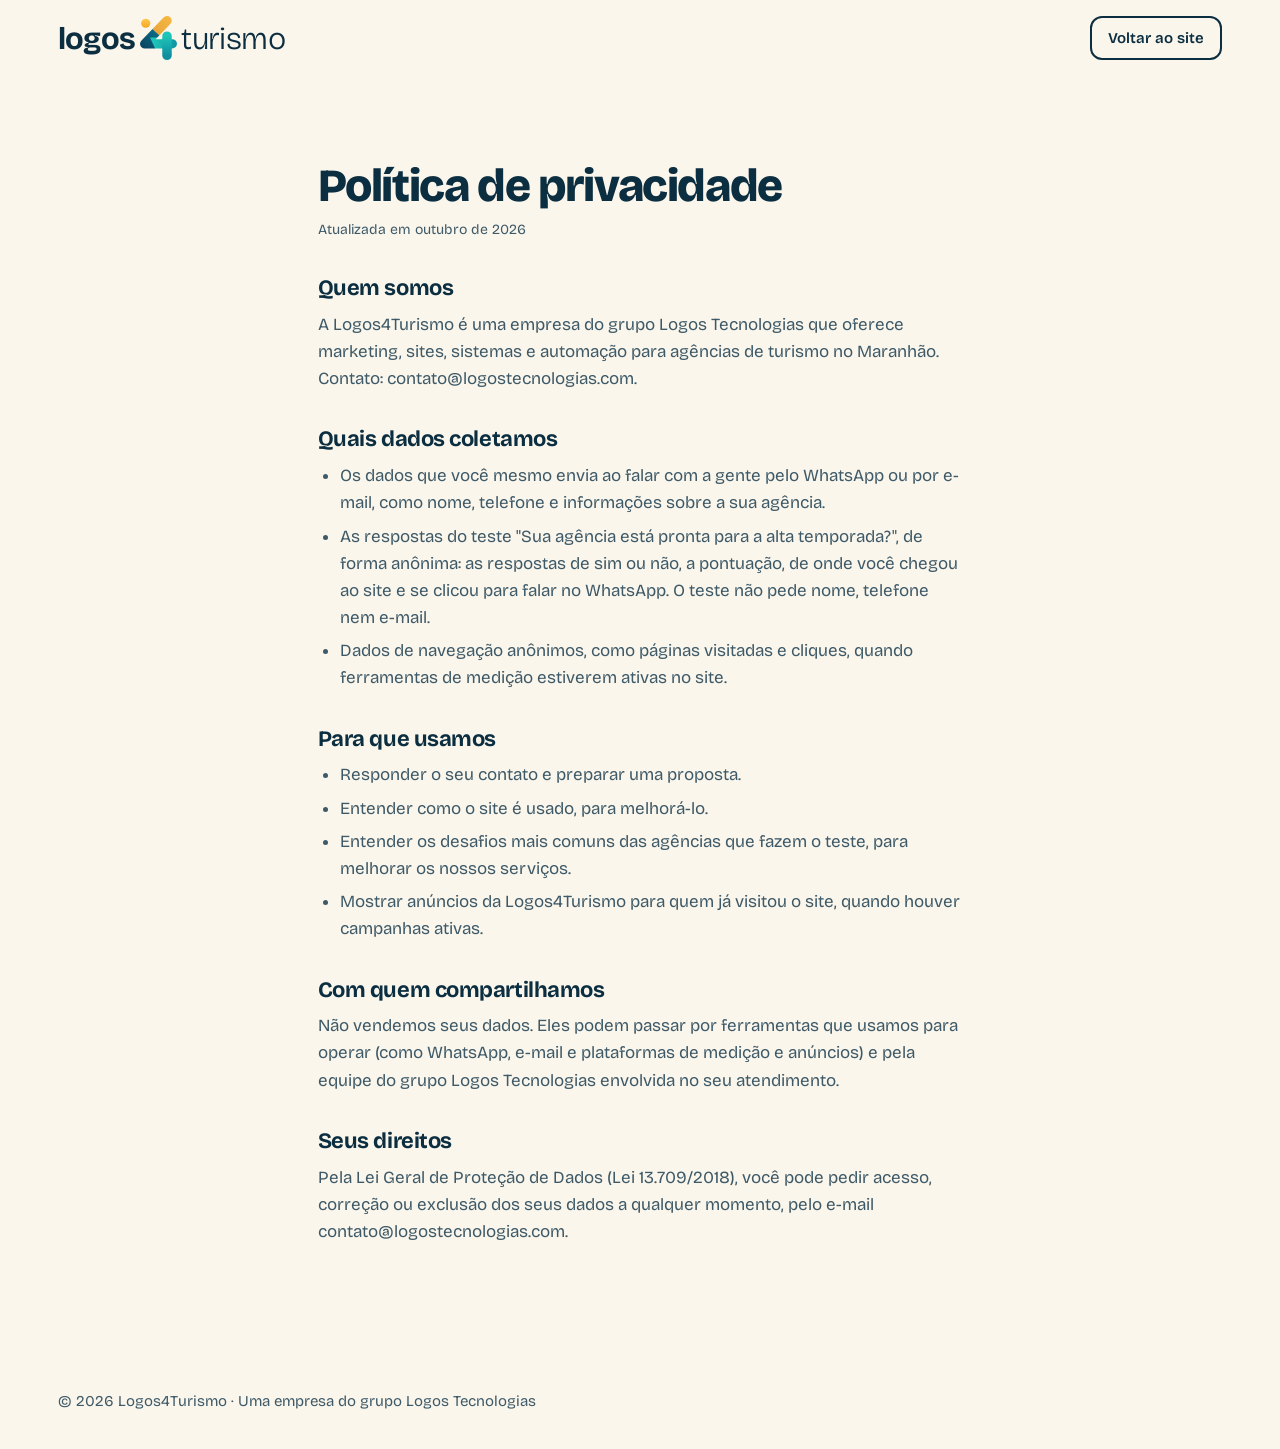
==== commit 0dccaee3: "Botão do teste no hero e salvamento anônimo das respostas - Hero: "Avaliar minha agência em 1 minuto" ====
--- a/privacidade.html
+++ b/privacidade.html
@@ -42,6 +42,7 @@
     <h2>Quais dados coletamos</h2>
     <ul>
       <li>Os dados que você mesmo envia ao falar com a gente pelo WhatsApp ou por e-mail, como nome, telefone e informações sobre a sua agência.</li>
+      <li>As respostas do teste "Sua agência está pronta para a alta temporada?", de forma anônima: as respostas de sim ou não, a pontuação, de onde você chegou ao site e se clicou para falar no WhatsApp. O teste não pede nome, telefone nem e-mail.</li>
       <li>Dados de navegação anônimos, como páginas visitadas e cliques, quando ferramentas de medição estiverem ativas no site.</li>
     </ul>
 
@@ -49,6 +50,7 @@
     <ul>
       <li>Responder o seu contato e preparar uma proposta.</li>
       <li>Entender como o site é usado, para melhorá-lo.</li>
+      <li>Entender os desafios mais comuns das agências que fazem o teste, para melhorar os nossos serviços.</li>
       <li>Mostrar anúncios da Logos4Turismo para quem já visitou o site, quando houver campanhas ativas.</li>
     </ul>
 
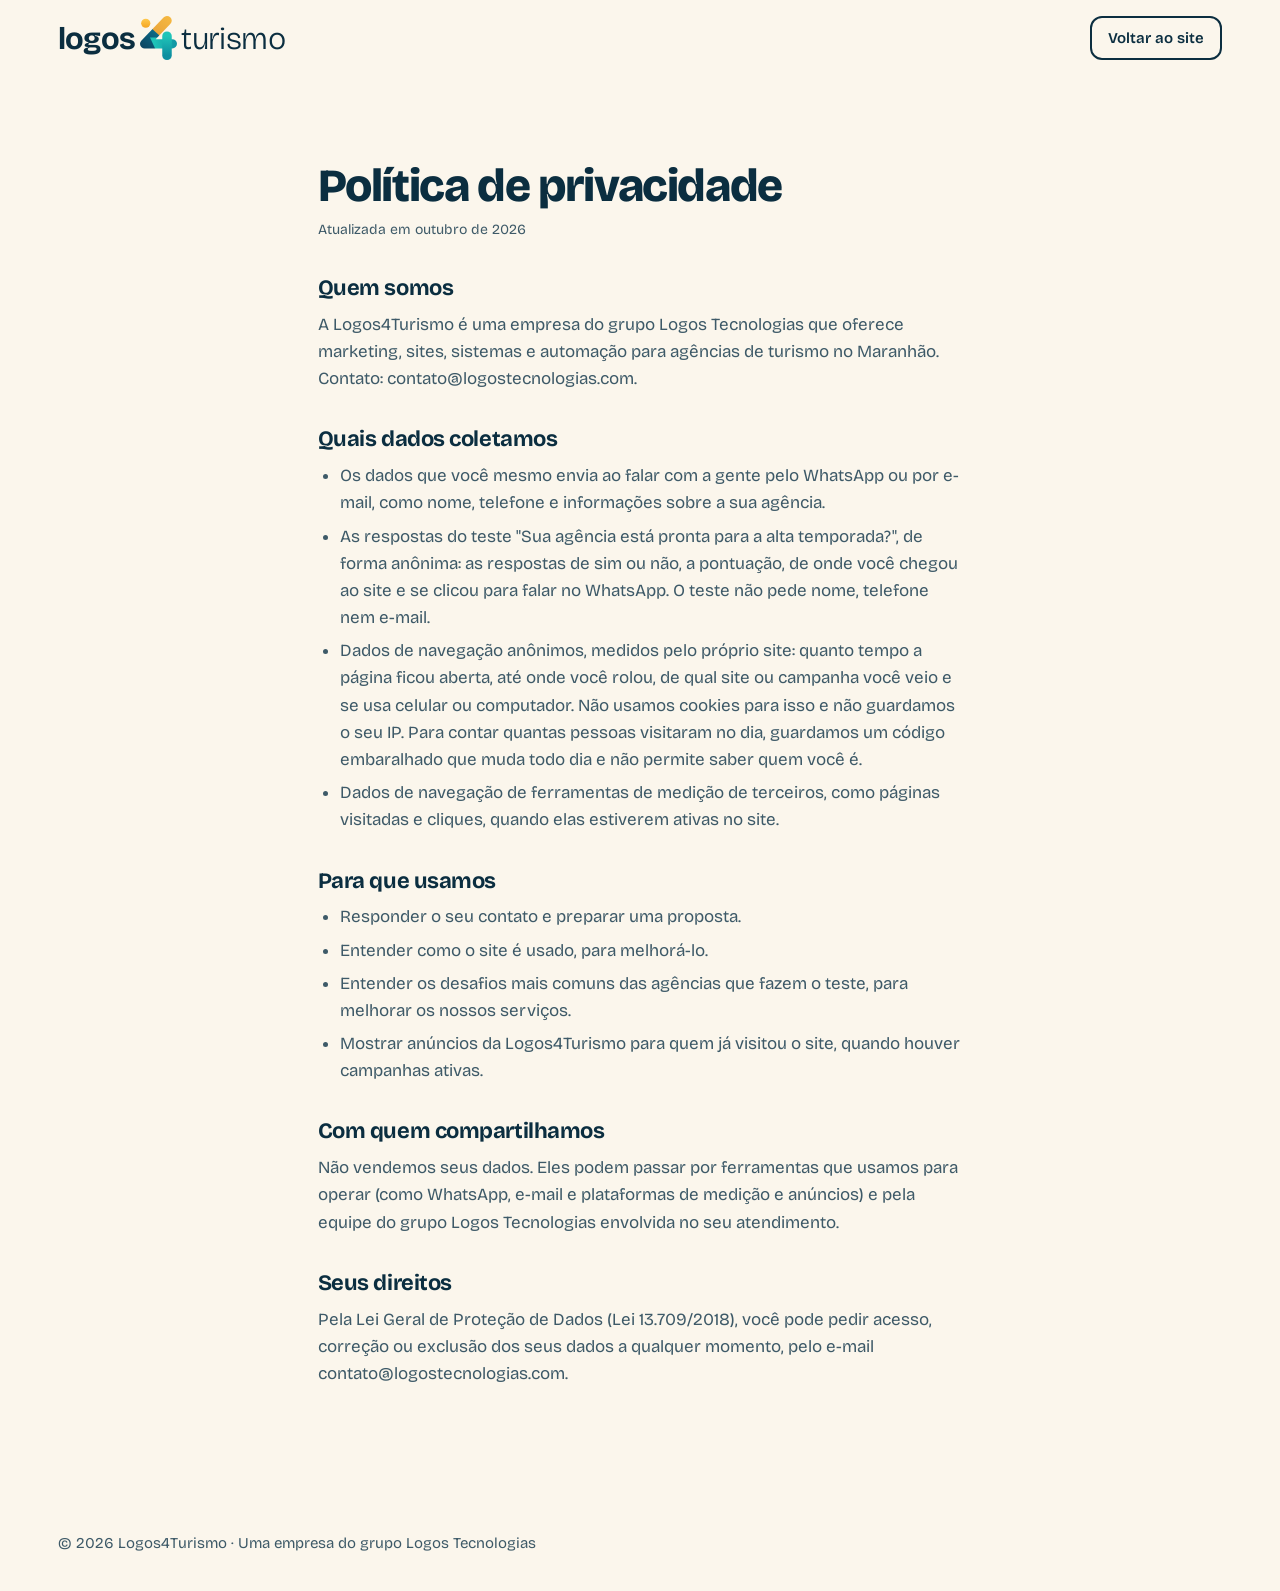
==== commit ab556be6: "Painel interno com visitas, rolagem e respostas do teste - Medição anônima própria: visitas, pessoas" ====
--- a/privacidade.html
+++ b/privacidade.html
@@ -43,7 +43,8 @@
     <ul>
       <li>Os dados que você mesmo envia ao falar com a gente pelo WhatsApp ou por e-mail, como nome, telefone e informações sobre a sua agência.</li>
       <li>As respostas do teste "Sua agência está pronta para a alta temporada?", de forma anônima: as respostas de sim ou não, a pontuação, de onde você chegou ao site e se clicou para falar no WhatsApp. O teste não pede nome, telefone nem e-mail.</li>
-      <li>Dados de navegação anônimos, como páginas visitadas e cliques, quando ferramentas de medição estiverem ativas no site.</li>
+      <li>Dados de navegação anônimos, medidos pelo próprio site: quanto tempo a página ficou aberta, até onde você rolou, de qual site ou campanha você veio e se usa celular ou computador. Não usamos cookies para isso e não guardamos o seu IP. Para contar quantas pessoas visitaram no dia, guardamos um código embaralhado que muda todo dia e não permite saber quem você é.</li>
+      <li>Dados de navegação de ferramentas de medição de terceiros, como páginas visitadas e cliques, quando elas estiverem ativas no site.</li>
     </ul>
 
     <h2>Para que usamos</h2>
